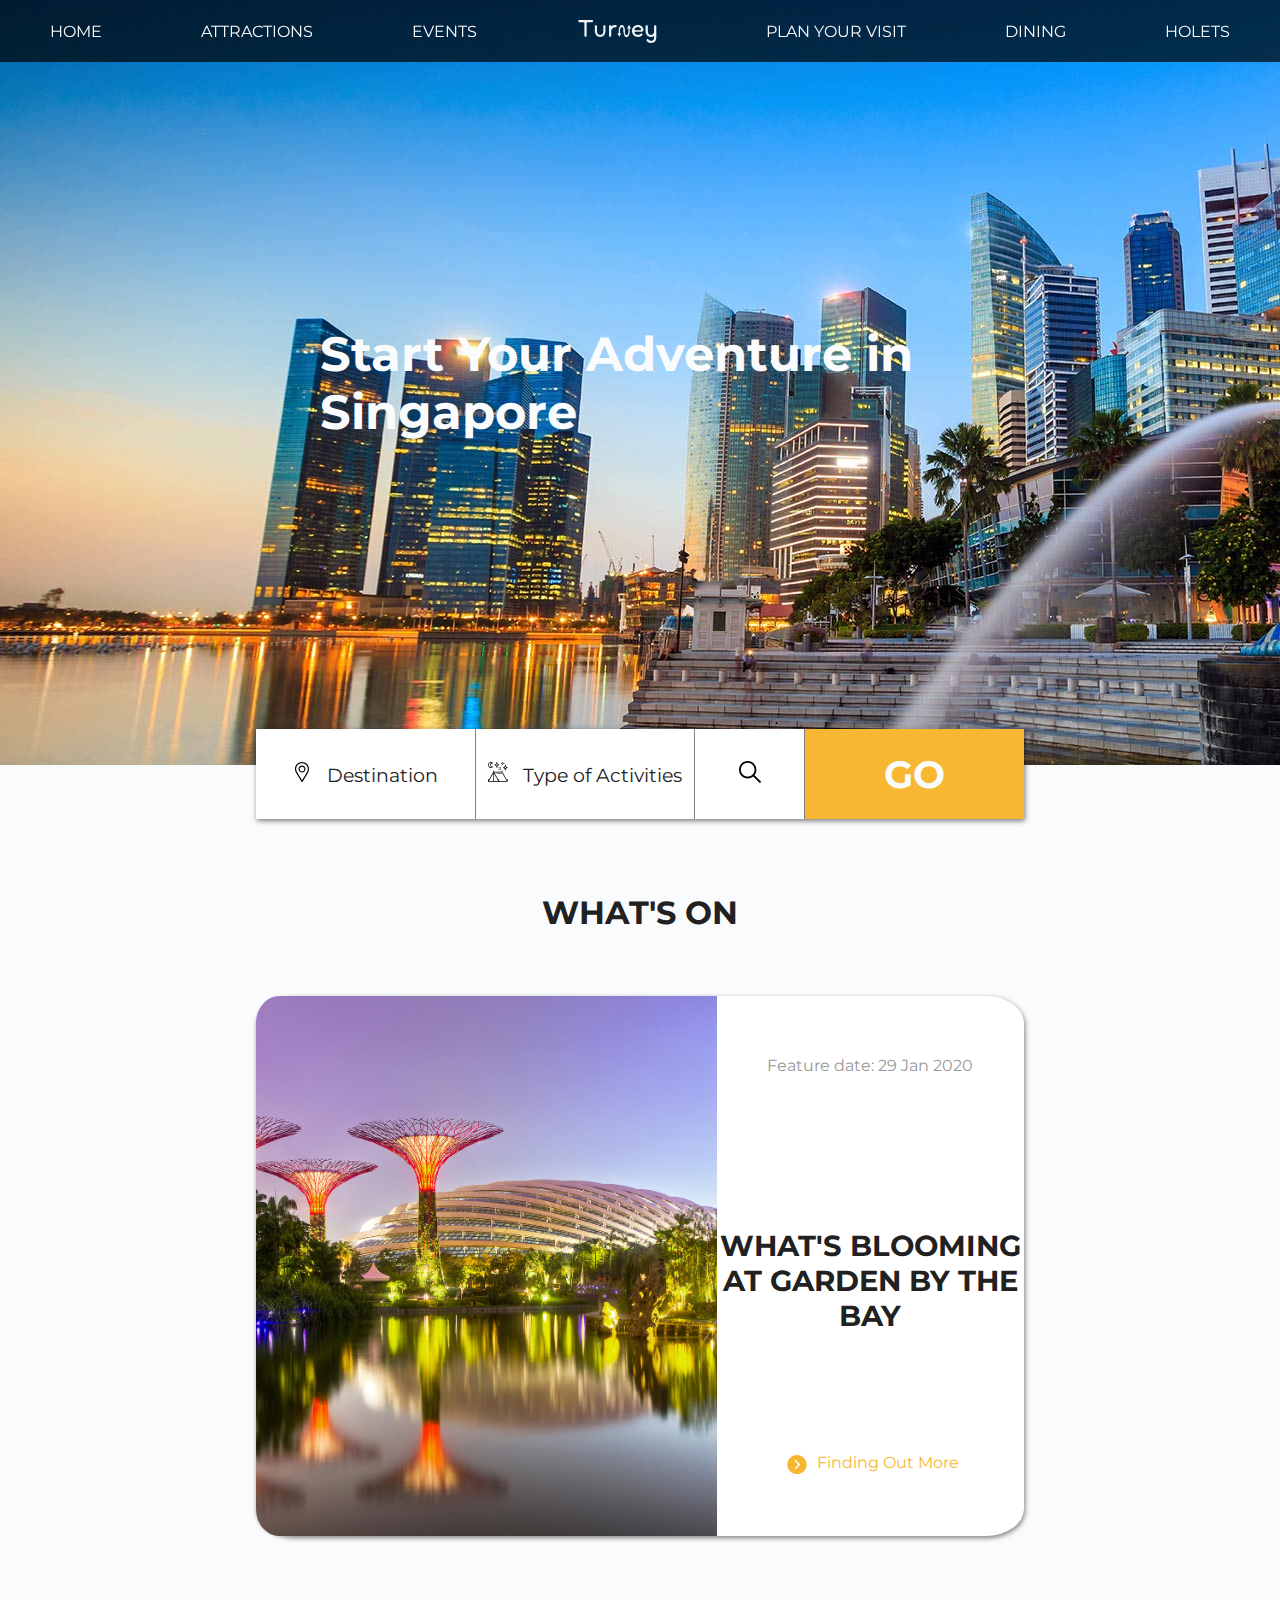
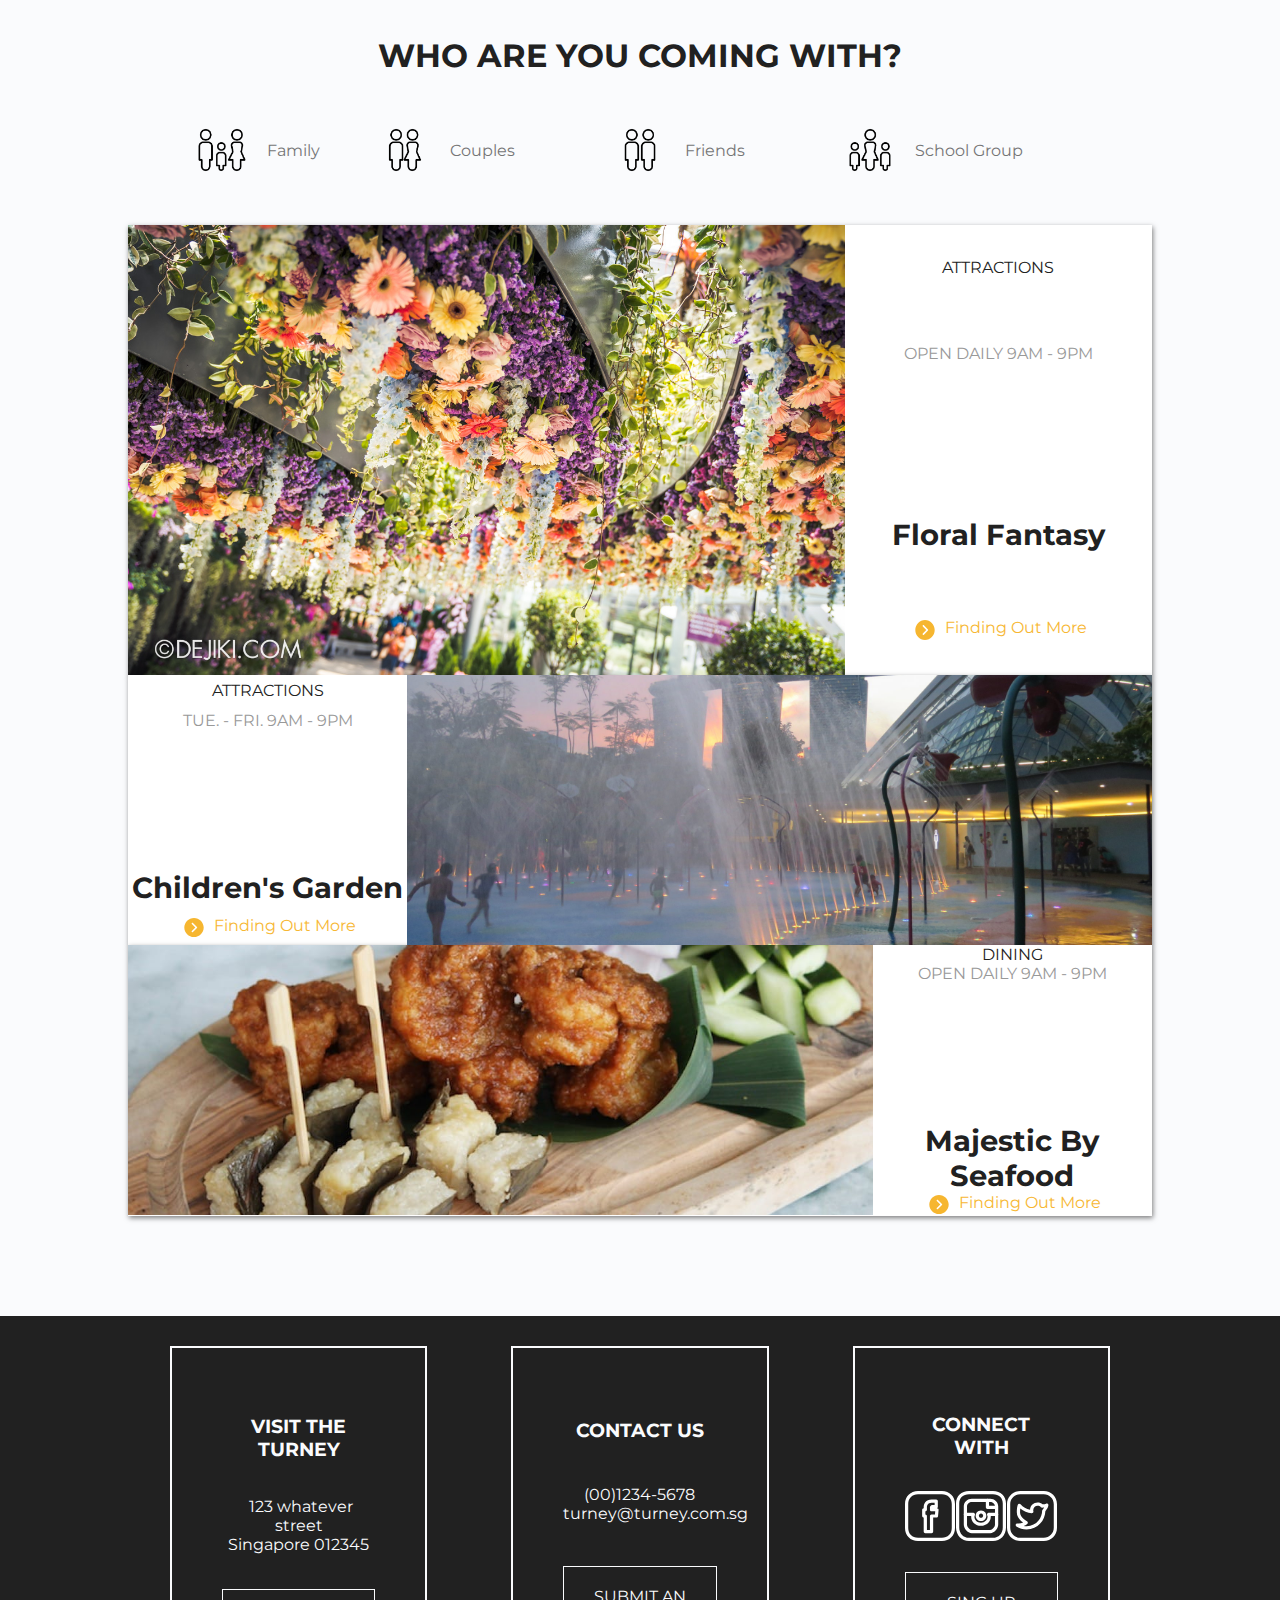
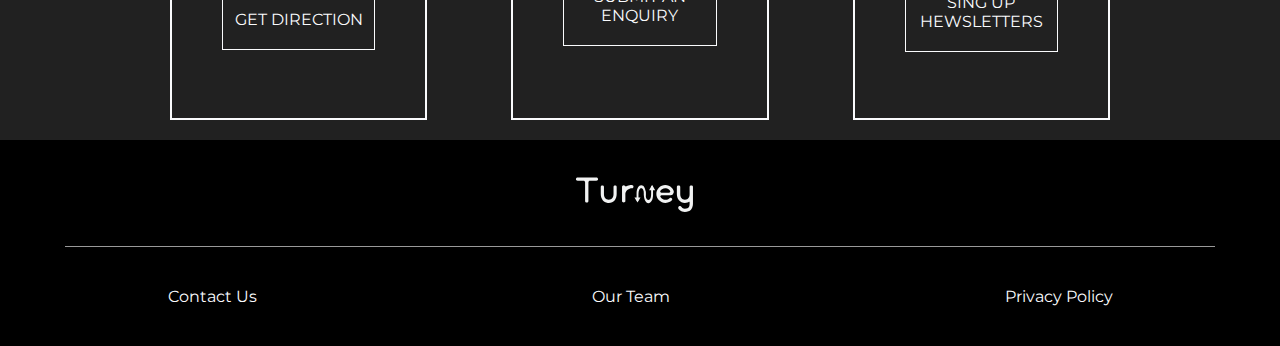
==== index.html @ abbca224 "adding index,html" ====
<!DOCTYPE html>
<html lang="en">
<head>
    <meta charset="UTF-8">
    <meta name="viewport" content="width=device-width, initial-scale=1.0">
    <!-- <meta name="referrer" content="strict-origin" /> -->
    <meta http-equiv="X-UA-Compatible" content="ie=edge">
    <link href="https://fonts.googleapis.com/css?family=Montserrat|Open+Sans&display=swap" rel="stylesheet">
    <link href="css/HomeStyle.css" rel="stylesheet">
    <!-- <link rel="stylesheet" href="path/to/font-awesome/css/font-awesome.min.css"> -->
    <!-- <script src="https://use.fontawesome.com/c7cbd2e075.js"></script> -->

    <title>Start Your Journey on Turney</title>
</head>
<body>
    <div class="home-container">
        <div class="nav-container">
            <div class="home padding"><a class="text-color link-hover" href="">HOME</a></div>
            <div class="attractions padding"><a class="text-color link-hover" href="info-01.html">ATTRACTIONS</a></div>
            <div class="events padding"><a  class="text-color link-hover"href="">EVENTS</a></div>
            <div class="logo padding"><a href=""><img class="logo" src="img/logo.svg"></a></div>
            <div class="paln padding"><a class="text-color link-hover" href="">PLAN YOUR VISIT</a></div>
            <div class="dining padding"><a class="text-color link-hover" href="">DINING</a></div>
            <div class="hotel padding"><a class="text-color link-hover" href="">HOLETS</a></div>
        </div>
        <div class="mobile-nav">
            <div class="search-box">
                <a href="">
                    <img class="search-btn" src="img/icons/svg/007-search.svg">
                </a>
            </div>
            <div class="comments-box">
                <a href="">
                    <img class="comments-btn" src="img/icons/svg/002-edit.svg">
                </a>
            </div>
            <div class="review-box">
                <a href="">
                    <img class="review-btn" src="img/icons/svg/001-comment.svg">
                </a>
            </div>
            <div class="user-account-box">
                <a href="">
                    <div class="user-account"> </div>
                </a>
            </div>
        </div>
        <div class="banner-container">
            <div class="banner">
                <div class="banner-text">Start Your Adventure in Singapore</div>
            </div>
            <div class="options-container flexbox">
                <div class="location-box flexbox">
                    <a href="">
                        <img class="placeholder" src="img/icons/svg/005-placeholder.svg">
                        <span class="location-text">Destination</span>
                    </a>
                </div>
                <div class="type-activities-box flexbox">
                    <a href="">
                        <img class="camping" src="img/icons/svg/006-camping.svg">
                        <span class="activities-text">Type of Activities</span>
                    </a>
                </div>
                <div class="search-box flexbox">
                    <a href="">
                        <img class="search" src="img/icons/svg/007-search.svg">
                    </a>
                </div>
                <div class="btn-box flexbox">
                    <a class="btn-go" href="">GO</a>
                </div>
            </div>
        </div>
        <div class="event-container">
            <h1 class="event-title">WHAT'S ON</h1>
            <div class="event-card flexbox">
                
                    <div class="event-img-box">
                        <!-- <img class="event-img" src="../img/Home/Singapore-Botanic-Gardens .jpg"> -->
                    </div>
                <a href="info-01.html">
                    <div class="event-text-box flexbox">
                        <div class="date">Feature date: 29 Jan 2020</div>
                        <h3 class="headline">WHAT'S BLOOMING <br> AT GARDEN BY THE BAY</h3>
                        <a class="finding-more-box flexbox" href="info-01.html">
                            <img class="finding-more-icon" src="img/icons/svg/next.svg">
                            <span class="finding-more-text">Finding Out More</span>
                        </a> 
                    </div>
                </a>
            </div>
        </div>
        <div class="type-container">
            <h1 class="type-title">WHO ARE YOU COMING WITH?</h1>
            <div class="type-icon-box flexbox">
                <div class="famliy-box flexbox">
                    <img class="famliy-icon" src="img/icons/family-01.png">
                    <span class="famliy link-hover">Family</span>
                </div>
                <div class="couple-box flexbox">
                    <img class="couple-icon" src="img/icons/family-02.png">
                    <span class="couple link-hover">Couples</span>
                </div>
                <div class="friend-box flexbox">
                    <img class="friend-icon" src="img/icons/family-03.png">
                    <span class="friend link-hover">Friends</span>
                </div>
                <div class="school-box flexbox">
                    <img class="school-icon" src="img/icons/family-04.png">
                    <span class="school link-hover">School Group</span>
                </div>
            </div>
            <div class="gallery-container">
                <div class="gallery-box-1 flexbox">
                    <div class="gallery-img-1">

                    </div>
                    <div class="gallery-img-text-1 flexbox">
                        <div class="subtitle">ATTRACTIONS</div>
                        <div class="date">OPEN DAILY 9AM - 9PM <br>
                            <h3 class="gallery-headline headline">Floral Fantasy</h3>
                        </div>
                        
                        <a class="finding-more-box flexbox">
                            <img class="finding-more-icon" src="img/icons/svg/next.svg">
                            <span class="finding-more-text">Finding Out More</span>
                        </a>
                    </div>
                </div>
                <div class="gallery-box-2 flexbox">
                    <div class="gallery-img-text-2 flexbox">
                        <div class="subtitle">ATTRACTIONS</div>
                        <div class="date">TUE. - FRI. 9AM - 9PM <br>
                            <h3 class="gallery-headline headline">Children's Garden</h3>
                        </div>
                        <a class="finding-more-box flexbox">
                            <img class="finding-more-icon modified" src="img/icons/svg/next.svg">
                            <span class="finding-more-text">Finding Out More</span>
                        </a>
                    </div>
                    <div class="gallery-img-2">

                    </div>
                </div>
                <div class="gallery-box-3 flexbox">
                    <div class="gallery-img-3"></div>
                    <div class="gallery-img-text-3 flexbox">
                        <div class="subtitle">DINING</div>
                        <div class="date">OPEN DAILY 9AM - 9PM<br>
                            <h3 class="gallery-headline headline">Majestic By Seafood</h3>
                        </div>
                        <a class="finding-more-box flexbox">
                            <img class="finding-more-icon modified" src="img/icons/svg/next.svg">
                            <span class="finding-more-text">Finding Out More</span>
                        </a>
                    </div>
                </div>
                <div class="footer-container">
                    <div class="top-footer-container flexbox">
                        <div class="visit-box flexbox">
                            <h3 class="footer-headline">VISIT THE TURNEY</h3>
                            <div>
                                <img src="">
                                <span class="address">123 whatever street<br>Singapore 012345</span>
                            </div>
                            <a class="btn-direction">GET DIRECTION</a>
                        </div>
                        <div class="contact-box flexbox">
                            <h3 class="footer-headline">CONTACT US</h3>
                            <div class="contact-info">
                                (00)1234-5678<br>
                                turney@turney.com.sg
                            </div>
                            <a class="btn-submit">SUBMIT AN ENQUIRY</a>
                        </div>
                        <div class="connect-box flexbox">
                            <h3 class="footer-headline">CONNECT WITH</h3>
                            <div class="social-media-box flexbox">
                                <img class="fb" src="img/icons/svg/001-facebook.svg" alt="">
                                <img class="ig" src="img/icons/svg/002-instagram.svg" alt="">
                                <img class="tw" src="img/icons/svg/003-twitter.svg" alt="">
                            </div>
                            <a class="btn-sing-up">SING UP HEWSLETTERS</a>
                        </div>
                    </div>
                    <div class="bottom-footer-container">
                        <div class="logo-bottom">
                            <img src="img/logo.svg">
                        </div>
                        <div class="others-box flexbox">
                            <a class="link-contact link-hover" href="">Contact Us</a>
                            <a class="link-team link-hover" href="">Our Team</a>
                            <a class="link-policy link-hover" href="">Privacy Policy</a class="link-contact">
                        </div>
                    </div>
                </div>
                

            </div>
        </div>







    </div>

    

    
</body>
</html>
---- css/HomeStyle.css ----
*{
    margin: 0;
    padding: 0;
}
body {
    font-family: 'Montserrat', sans-serif;
    background-color: #FAFBFD;
    width: 100%;
    /* height: 100vh; */
    color: #212121;
    transition: all .3s;
}
a {
    text-decoration: none;
}
.flexbox {
    display: flex;
}
.margin-auto {
    margin: auto;
}


/* --------------------Nav Start here---------------------------------- */
.nav-container {
    display: flex;
    background-color: rgba(0, 0, 0, .7);
    justify-content: space-around;
    position: fixed;
    width: 100%;
    z-index: 2;
}
.logo, .logo-bottom {
    width: 100px;
}
.padding  {
    padding: 15px 0;
    text-align: justify;
    margin: auto;
}
.text-color {
    color: #FAFBFD;
}
.link-hover {
    transition: all .5s;
    padding:  5px;
    
}
.link-hover:hover {
    color: #F7B733;
    border-bottom: 2px solid #F7B733;
    /* text-decoration: underline; */
}
/* ---------------------------Banner Start here-----------------------  */
.banner-container {
    position: relative;
}
.banner {
    width: 100%;
    height: 85vh;
    background-image: url(../img/Home/singapore-4-f33a.jpg);
}
.banner-text {
  position: absolute;
  top: 50%;
  left: 50%;
  color: #FAFBFD;
  font-size: 3em;
  font-weight: bold;
  transform: translate(-50%, -50%);
}
.options-container {
    position: absolute;
    width: 60%;
    height: 10vh;
    bottom: -13%;
    left: 50%;
    transform: translate(-50%, -50%);
    background-color: white;
    box-shadow: 1px 2px 5px rgba(0, 0, 0, .5);
    text-align: center;
}
.location-box, .type-activities-box {
    width: 30%;
    height: auto;
    /* background-color: grey; */
    border-right:1px solid grey ;
    font-size: 1.2em;
    color: #212121;
    /* padding: 15px; */
    justify-content: center;
    align-items: center;
    text-align: center;
    /* margin: auto; */
}
.search-box {
    width: 15%;
    justify-content: center;
    align-items: center;
    border-right:1px solid grey ;
    font-size: 1.2em;
    /* margin: auto; */
}
.placeholder, .camping {
    width: 20px;
    padding-right: 10px;
    /* margin: auto; */
}
.search {
    width: 20%;
    padding: 10px;
    margin: auto;
    
}
.btn-box {
    width: 30%;
    height: auto;
    background-color: #F7B733;
    font-size: 1.2em;
    color: #212121;
    padding: auto;
    justify-content: center;
    align-items: center;
    text-align: center;
    margin: 0 auto;
    
}
.activities-text, .location-text {
    color: #212121;
}
.btn-go {
    color: #FAFBFD;
    font-size: 2em;
    font-weight: bold;
}
/* -------------------------------- Event start here--------------------------- */
.event-container {
    margin-top: 5%;
    align-items: center;
    text-align: center;
}
.event-title {
    padding-top: 5%;
    margin: 5% 0;
}
.event-card {
    width: 60%;
    height: 60vh;
    margin: 0 auto;
    background-color: white;
    border-radius: 5%;
    box-shadow: 1px 2px 5px rgba(0, 0, 0, .5);
}
.event-img-box {
    width: 60%;
    background-image: url(../img/Home/Singapore-Botanic-Gardens\ .jpg);
    background-position: center;
    background-repeat: no-repeat;
    background-size: cover;
    border-radius: 5% 0 0 5%;
}
.event-text-box {
    flex-direction: column;
    justify-content: space-around;
    text-align: center;
    width: 40%;
    /* margin: 0 auto; */
}
.date {
    color: #999999;
}
.headline {
    font-weight: bold;
    font-size: 1.8em;
    margin: auto;
    margin-top: 50%;
    color: #212121;
}
.finding-more-box  {
    text-align: center;
    justify-content: center;
}
.finding-more-text {
    color: #F7B733;
}
.finding-more-icon {
    width: 30px;
    padding-right: 5px;
}
/* --------------------------who are you coming with starts here------------------------------ */

.type-container{
    justify-content: center;
    text-align: center;
    margin: 100px auto;
    margin-bottom: 0;
}
.type-icon-box {
    justify-content: center;
    margin-top: 50px;
}
.family-box, .couple-box, .friend-box, .school-box {
    text-align: center;
    margin: 0 40px;
    cursor: pointer;
}
.famliy-icon, .couple-icon, .friend-icon, .school-icon {
    width: 50px;
    cursor: pointer;
}
.famliy, .couple, .friend, .school {
    padding: 0 5px;
    margin: auto 15px;
    color: #757576;
    cursor: pointer;
    transition: all .3s;
}
.gallery-container {
    justify-content: center;
    /* width: 100%; */
    text-align: center;
    margin: 50px auto;
    margin-bottom: 0;
}
.gallery-box-1, .gallery-box-2, .gallery-box-3 {
    width: 80%;
    margin: 0 auto;
    background-color: white;
    box-shadow: 1px 2px 5px rgba(0, 0, 0, .5);
    cursor: pointer;
}

.gallery-img-1 {
    width: 70%;
    height: 50vh;
    background-image: url(../img/info_1/Gardens-by-the-Bay-Singapore-Floral-Fantasy-Dance-landscape-overview.jpg);
    background-position: center;
    background-repeat: no-repeat;
    background-size: cover;
}
.gallery-img-text-1, .gallery-img-text-2, .gallery-img-text-3 {
    width: 30%;
    text-align: center;
    justify-content: space-around;
    flex-direction: column;
}

.gallery-headline {
    color: #212121;
}
/* .modified {
    padding-top: 10px;
} */

.gallery-img-2 {
    width: 80%;
    height: 30vh;
    background-image: url(../img/Home/ChildrenGarden.jpg);
    background-position: center;
    background-repeat: no-repeat;
    background-size: cover;
}
.gallery-img-3 {
    width: 80%;
    height: 30vh;
    background-image: url(../img/Home/0f6fde412c0942e28835ad62d8f8dfbc_Majestic+Bay+-+Crispy+Prawns+in+Satay+Peanut+Sauce+\(1\).jpg);
    background-position: center;
    background-repeat: no-repeat;
    background-size: cover;
}
/* ------------------------------------footer starts here---------------------------- */
.footer-container {
    width: 100%;
    background-color: #212121;
    margin-top: 100px;
}
.top-footer-container {
    width: 80%;
    justify-content: space-around;
    margin: 10px auto;
}
.visit-box, .contact-box, .connect-box {
    padding: 50px;
    height: 30vh;
    width: 15%;
    border: 2px solid #FAFBFD;
    margin-top: 30px;
    flex-direction: column;
    justify-content: space-around;
}
.footer-headline {
    color: #FAFBFD;
    font-weight: bold;
    text-align: center;
}
.address, .contact-info, .btn-direction, .btn-submit, .btn-sing-up {
    color: #FAFBFD;
} 
.btn-direction, .btn-submit, .btn-sing-up {
    border: 1px solid #FAFBFD;
    padding: 20px 10px;
}
.fb, .ig, .tw {
    width: 50px;
    margin: 0 auto;
}
.bottom-footer-container {
    width: 100%;
    background-color: black;
    justify-content: center;
    padding-bottom: 20px;
}
.others-box {
    justify-content: space-around;
    padding: 15px 0;
}
.link-contact, .link-team, .link-policy {
color: #FAFBFD;

}
.logo-bottom {
    width: 150px;
    justify-content: center;
    margin: 20px auto;
    padding: 30px 500px;
    border-bottom: 1px solid #999999;
}
/* ----------------------------mobile nav starts here------------------------------------- */
.mobile-nav {
    display: none;
}
/* --------------------------------------------mediaQuery : tablet size---------------------------------------------------- */

@media (min-width: 768px) and (max-width:1024px){
    .nav-container {
        font-size: .8em;
    }
    .banner {
        background-position: center;
        background-repeat: no-repeat;
        background-size: cover;
    }
    .banner-text {
        font-size: 2.15rem;
        text-align: center;
    }
    .options-container{
        width: 80%;
    }
    .location-text, .activities-text {
        font-size: 1rem;
    }
    .type-activities-box {
        width: 40%;  
    }
    .btn-box {
        width: 18%;
    }
    .event-title, .type-title {
        font-size: 1.5rem;
        font-weight: bold;
    }
    .event-card {
        width: 80%;
    }
    .type-icon-box {
        width: 80%;
        margin: 0 auto;
        margin-top: 50px;
    }
    .family-box, .couple-box, .friend-box, .school-box {
        margin: 0 15px; 
    }
    .school {
        margin-right: 0;
    }
    .gallery-box-1, .gallery-box-2, .gallery-box-3 {
        width: 90%
    }
    .gallery-img-1, .gallery-img-2, .gallery-img-3 {
        width: 70%;
        height: 20vh;
    }
    .gallery-img-text-1, .gallery-img-text-2, .gallery-img-text-3 {
        padding-top: 20px;
    }
    .gallery-img-text-1 .finding-more-text, .gallery-img-text-2 .finding-more-text, .gallery-img-text-3 .finding-more-text {
        font-size: .5rem;
    }
    .gallery-img-text-1 .finding-more-icon, .gallery-img-text-2 .finding-more-icon, .gallery-img-text-3 .finding-more-icon{
        width: 20px;
    }
    .gallery-headline {
        font-size:  1rem;;
    }
    .date {
        font-size: .5rem;;
    }
    
    .visit-box, .connect-box, .contact-box {
        padding: 0 10px;
        width: 30%;
        margin: 0 10px;
        margin-top: 30px;
    }
    .footer-headline {
        font-size: .8rem;
        font-weight: bold;
    }
    .address, .contact-info, .btn-direction, .btn-submit, .btn-sing-up {
        font-size: .5rem;
    }
    .fb, .ig, .tw {
        width: 30px;
    }
    .logo-bottom {
        padding: 30px 80px;
    }
}

/* --------------------------------------------mediaQuery : phone  size---------------------------------------------------- */

@media (min-width: 320px) and (max-width: 480px) {

    .nav-container, .banner-container, .footer-container, .type-icon-box {
      display: none;
  }
   .mobile-nav {
       display: flex;
       width: 80%;
       height: 10vh;
       background-color: white;
       box-shadow: 1px 2px 4px rgba(0, 0, 0, .5);
       justify-content: space-around;
       align-items: center;
       border-radius: 30px;
       margin: 0 auto;
       left: 10%;
       margin-top: 85vh;
       position: fixed;

   }

    .search-btn, .comments-btn, .review-btn {
        width: 30px;
    }

    .user-account {
        width: 30px;
        height: 30px;
        background-image: url(../img/black-chimpanzee-smiling-50582.jpg);
        border-radius: 50%;
        background-position: center;
        background-repeat: no-repeat;
        background-size: cover;
    }
    .event-title {
        font-size: 1.2rem;
    }
    .event-card {
        display: block;
        width: 80%;
    }
    .event-img-box {
        width: 100%;
        height: 40vh;
        border-radius: 10px 10px 0 0;
    }
    .event-text-box {
        width: 100%;
        height: 20vh;
        margin: auto;
        justify-content: space-around;
    }
    .date {
        font-size: .8em;
    }
    .headline {
        font-size:1em;
        margin-top: 20px;
        font-weight: bolder;
    }
    .finding-more-text {
        font-size: .8em;
    }
    .type-title {
        display: none;
    }
    .gallery-box-1, .gallery-box-2, .gallery-box-3 {
        flex-direction: column;
        height: 60vh;
        margin-bottom: 40px;
    }
    .gallery-box-2 {
        flex-direction: column-reverse;
    }
    .gallery-box-3 {
        margin-bottom: 100px;
    }
    .gallery-img-1, .gallery-img-2, .gallery-img-3 {
        width: 100%;
        height: 40vh;
    }
    .gallery-img-text-1, .gallery-img-text-2, .gallery-img-text-3 {
        width: 100%;
        height: 20vh;
        padding: 20px 0 ;
        justify-content: space-around;
    }
    
    .subtitle {
        font-size: .8em;
    }
    .gallery-headline {
        font-size: 1.2em;
        font-weight: bold;
    }
   
  }
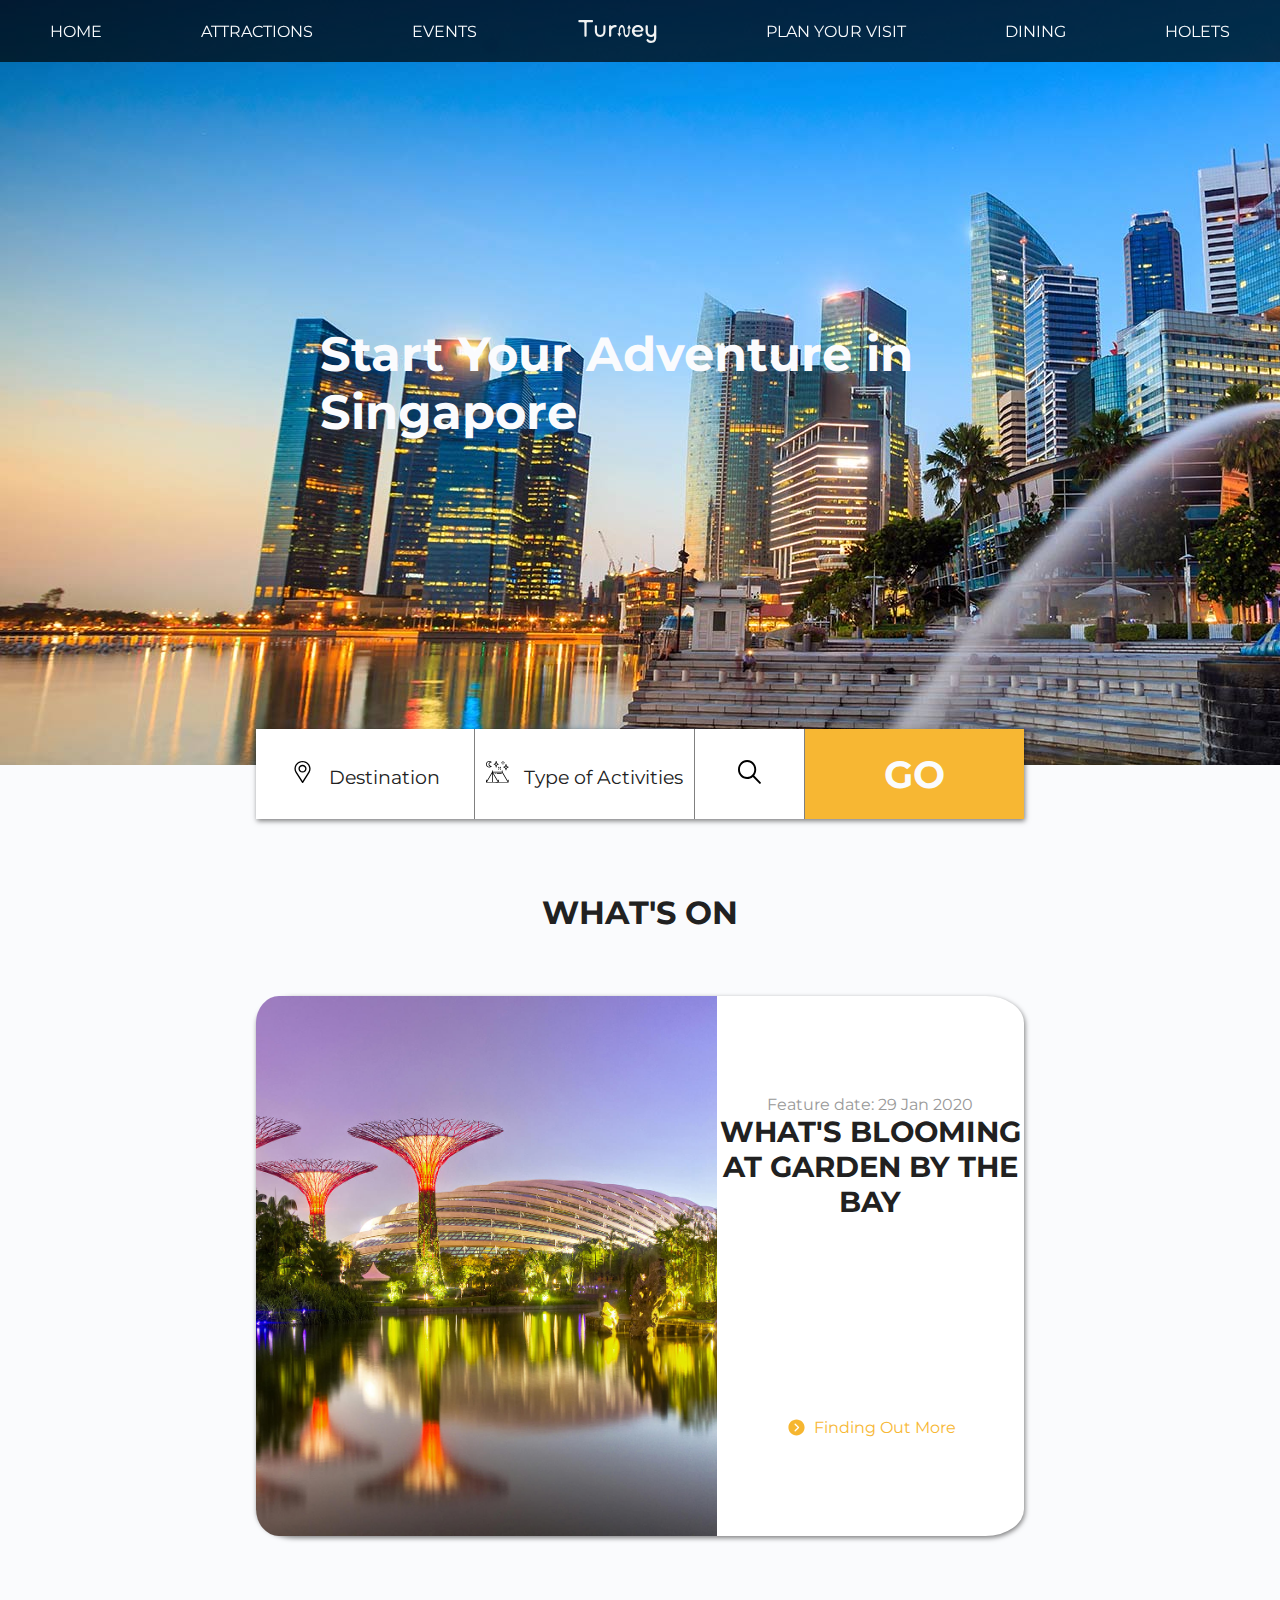
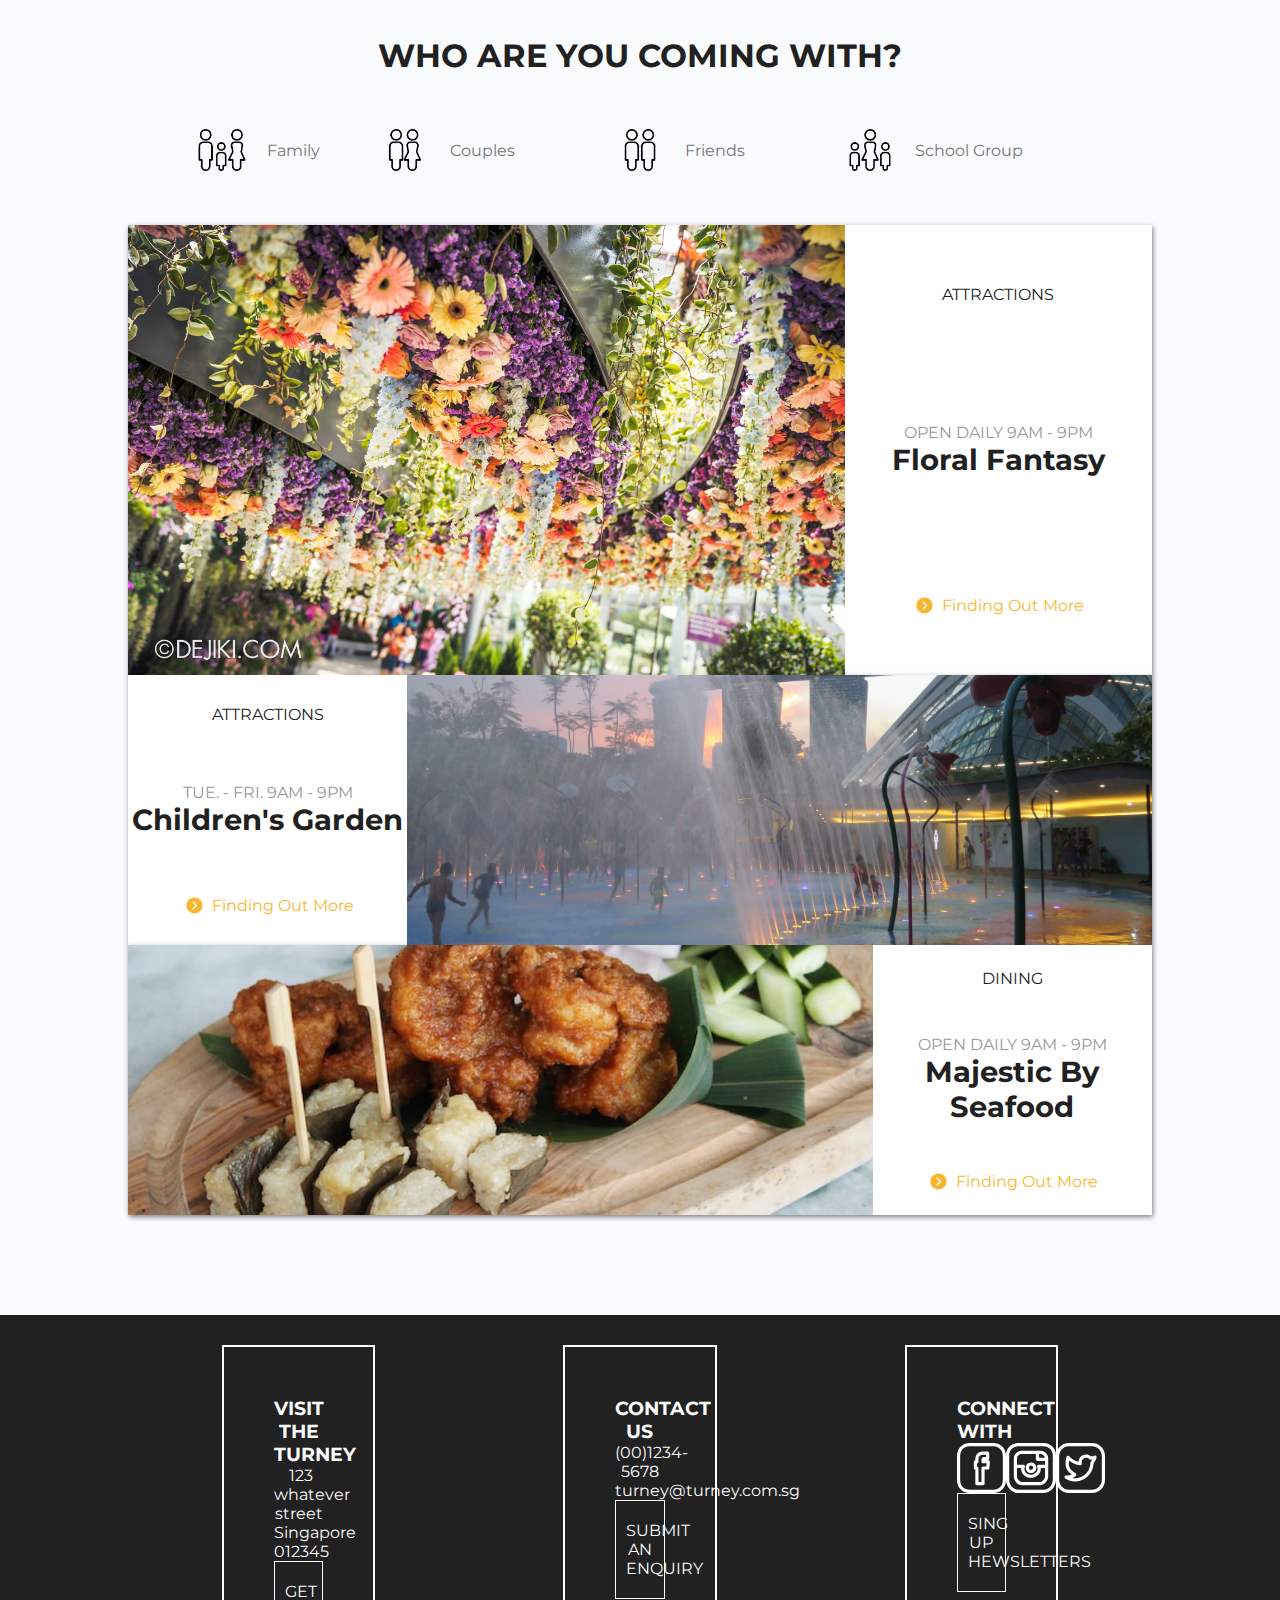
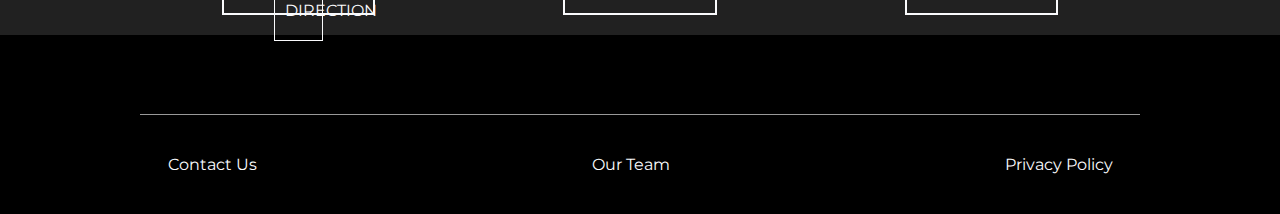
==== commit da7e2393: "changed everything" ====
--- a/index.html
+++ b/index.html
@@ -14,29 +14,37 @@
 </head>
 <body>
     <div class="home-container">
-        <div class="nav-container">
-            <div class="home padding"><a class="text-color link-hover" href="">HOME</a></div>
-            <div class="attractions padding"><a class="text-color link-hover" href="info-01.html">ATTRACTIONS</a></div>
-            <div class="events padding"><a  class="text-color link-hover"href="">EVENTS</a></div>
-            <div class="logo padding"><a href=""><img class="logo" src="img/logo.svg"></a></div>
-            <div class="paln padding"><a class="text-color link-hover" href="">PLAN YOUR VISIT</a></div>
-            <div class="dining padding"><a class="text-color link-hover" href="">DINING</a></div>
-            <div class="hotel padding"><a class="text-color link-hover" href="">HOLETS</a></div>
-        </div>
-        <div class="mobile-nav">
-            <div class="search-box">
+        <header class="nav-container">
+            <div class="nav-bar">
+                <div class="hamburicon"></div>
+                <div class="bg"></div>
+            </div>
+            <nav class="nav sidebar" role="navigation">
+                <ul class="flexbox menu-box menu">
+                    <li class="home padding"><a class="text-color link-hover nav-item" href="#">HOME</a></li>
+                    <li class="attractions padding"><a class="text-color link-hover nav-item" href="html/info-01.html">ATTRACTIONS</a></li>
+                    <li class="events padding"><a class="text-color link-hover nav-item" href="#">EVENTS</a></li>
+                    <li class="logo padding"><a href="#"><img class="logo" src="img/logo.svg"></a></li>
+                    <li class="paln padding"><a class="text-color link-hover nav-item" href="#">PLAN YOUR VISIT</a></li>
+                    <li class="dining padding"><a class="text-color link-hover nav-item" href="#">DINING</a></li>
+                    <li class="hotel padding"><a class="text-color link-hover nav-item" href="#">HOLETS</a></li>
+                  </ul>
+            </nav>
+        </header>
+         <div class="mobile-nav"> 
+            <div class="mobile-search-box">
                 <a href="">
                     <img class="search-btn" src="img/icons/svg/007-search.svg">
                 </a>
             </div>
             <div class="comments-box">
                 <a href="">
-                    <img class="comments-btn" src="img/icons/svg/002-edit.svg">
+                    <img class="comments-btn" src="img/icons/svg/005-placeholder.svg">
                 </a>
             </div>
             <div class="review-box">
                 <a href="">
-                    <img class="review-btn" src="img/icons/svg/001-comment.svg">
+                    <img class="review-btn" src="img/icons/svg/006-camping.svg">
                 </a>
             </div>
             <div class="user-account-box">
@@ -46,7 +54,8 @@
             </div>
         </div>
         <div class="banner-container">
-            <div class="banner">
+            <div class="banner-box">
+                <div class="banner"></div>
                 <div class="banner-text">Start Your Adventure in Singapore</div>
             </div>
             <div class="options-container flexbox">
@@ -77,13 +86,13 @@
             <div class="event-card flexbox">
                 
                     <div class="event-img-box">
-                        <!-- <img class="event-img" src="../img/Home/Singapore-Botanic-Gardens .jpg"> -->
-                    </div>
-                <a href="info-01.html">
+                        
+                    </div>
+                <a href="html/info-01.html">
                     <div class="event-text-box flexbox">
                         <div class="date">Feature date: 29 Jan 2020</div>
                         <h3 class="headline">WHAT'S BLOOMING <br> AT GARDEN BY THE BAY</h3>
-                        <a class="finding-more-box flexbox" href="info-01.html">
+                        <a class="finding-more-box flexbox" href="html/info-01.html">
                             <img class="finding-more-icon" src="img/icons/svg/next.svg">
                             <span class="finding-more-text">Finding Out More</span>
                         </a> 
@@ -198,15 +207,24 @@
                 
 
             </div>
-        </div>
-
-
-
-
-
-
-
-    </div>
+        </div> 
+        
+        
+
+        <script src="https://code.jquery.com/jquery-3.4.1.min.js" integrity="sha256-CSXorXvZcTkaix6Yvo6HppcZGetbYMGWSFlBw8HfCJo=" crossorigin="anonymous"></script>
+        <script>
+            $(".nav-bar").click(function(){
+                $(".nav-bar, .sidebar, .downsidebar").toggleClass('active');
+            });
+
+        </script>
+
+
+
+
+
+
+    
 
     
 
--- a/css/HomeStyle.css
+++ b/css/HomeStyle.css
@@ -1,6 +1,7 @@
 *{
     margin: 0;
     padding: 0;
+    box-sizing: border-box;
 }
 body {
     font-family: 'Montserrat', sans-serif;
@@ -19,17 +20,19 @@
 .margin-auto {
     margin: auto;
 }
-
-
+ul, li {
+    list-style: none;
+}
 /* --------------------Nav Start here---------------------------------- */
-.nav-container {
-    display: flex;
+
+.nav {
     background-color: rgba(0, 0, 0, .7);
-    justify-content: space-around;
+   justify-content: center;
     position: fixed;
     width: 100%;
     z-index: 2;
 }
+
 .logo, .logo-bottom {
     width: 100px;
 }
@@ -102,12 +105,12 @@
     /* margin: auto; */
 }
 .placeholder, .camping {
-    width: 20px;
+    width: 15%;
     padding-right: 10px;
     /* margin: auto; */
 }
 .search {
-    width: 20%;
+    width: 40%;
     padding: 10px;
     margin: auto;
     
@@ -173,7 +176,7 @@
     font-weight: bold;
     font-size: 1.8em;
     margin: auto;
-    margin-top: 50%;
+    /* margin-top: 50%; */
     color: #212121;
 }
 .finding-more-box  {
@@ -422,8 +425,14 @@
 
 @media (min-width: 320px) and (max-width: 480px) {
 
-    .nav-container, .banner-container, .footer-container, .type-icon-box {
+    .footer-container, .type-icon-box, .options-container {
       display: none;
+  }
+  body {
+      height: 100vh;
+  }
+  .event-container {
+      margin-top: 10%;
   }
    .mobile-nav {
        display: flex;
@@ -436,13 +445,13 @@
        border-radius: 30px;
        margin: 0 auto;
        left: 10%;
-       margin-top: 85vh;
+       margin-top: 90vh;
        position: fixed;
 
    }
 
     .search-btn, .comments-btn, .review-btn {
-        width: 30px;
+        width: 25px;
     }
 
     .user-account {
@@ -454,8 +463,18 @@
         background-repeat: no-repeat;
         background-size: cover;
     }
+    .banner {
+        background-position: 67% 40%;
+        background-repeat: no-repeat;
+        background-size: cover;
+        filter: brightness(.7);
+    }
+    .banner-text {
+        font-size: 1.8em;
+        width: 58%;
+    }
     .event-title {
-        font-size: 1.2rem;
+        font-size: 2rem;
     }
     .event-card {
         display: block;
@@ -507,13 +526,93 @@
         padding: 20px 0 ;
         justify-content: space-around;
     }
-    
     .subtitle {
         font-size: .8em;
     }
     .gallery-headline {
-        font-size: 1.2em;
+        font-size: 1.8em;
         font-weight: bold;
     }
-   
+    .logo {
+        display: none;
+    }
+    .menu-box {
+        flex-direction: column;
+        justify-content: center;
+    }
+    /* --------------------------------------mobile nav------------------------------------ */
+
+    
+    .hamburicon {
+        width: 20px;
+        height: 3px;
+        background: #F7B733;
+        position: fixed;
+        top: 5%;
+        right: 3%;
+        transform: translate(-47%, -10%);
+        transition: all .5s;
+        cursor: pointer;
+        box-shadow: 0 2px 5px rgba(0, 0, 0, .2);
+        z-index: 2;
+    }
+    .hamburicon::before, .hamburicon::after {
+        content: '';
+        position: fixed;
+        width: 20px;
+        height: 3px;
+        background: #F7B733;
+        box-shadow: 0 2px 5px rgba(0, 0, 0, .2);
+        transition: all .5s;
+        z-index: 3;
+    }
+    .hamburicon::before {
+        top:-10px;
+    }
+    .hamburicon::after {
+        top:10px;
+    }
+    .nav-bar.active .hamburicon{
+        background: rgba(0, 0, 0, 0);
+        box-shadow: 0 2px 5px rgba(0, 0, 0, 0);
+        z-index: 3;
+    }
+    .nav-bar.active .hamburicon::before{
+        transform: rotate(45deg);
+        top: 0;
+        /* z-index: 3; */
+    }
+    .nav-bar.active .hamburicon::after{
+        transform: rotate(135deg);
+        top: 0;
+        /* z-index: 3; */
+    }
+    .sidebar {
+        position: fixed;
+        top: -1000px;
+        right: 0px;
+        width: 100%;
+        height: 45vh;
+        transition: all .5s;
+        padding: 20px;
+        text-align: center;
+        background: rgba(0, 0, 0, .8);
+        z-index: 1;
+    }
+    .sidebar.active {
+        top: 0;
+        /* z-index: 1; */
+    }
+    
+      
+
+
+
+
+
+
+
+
+
+
   }